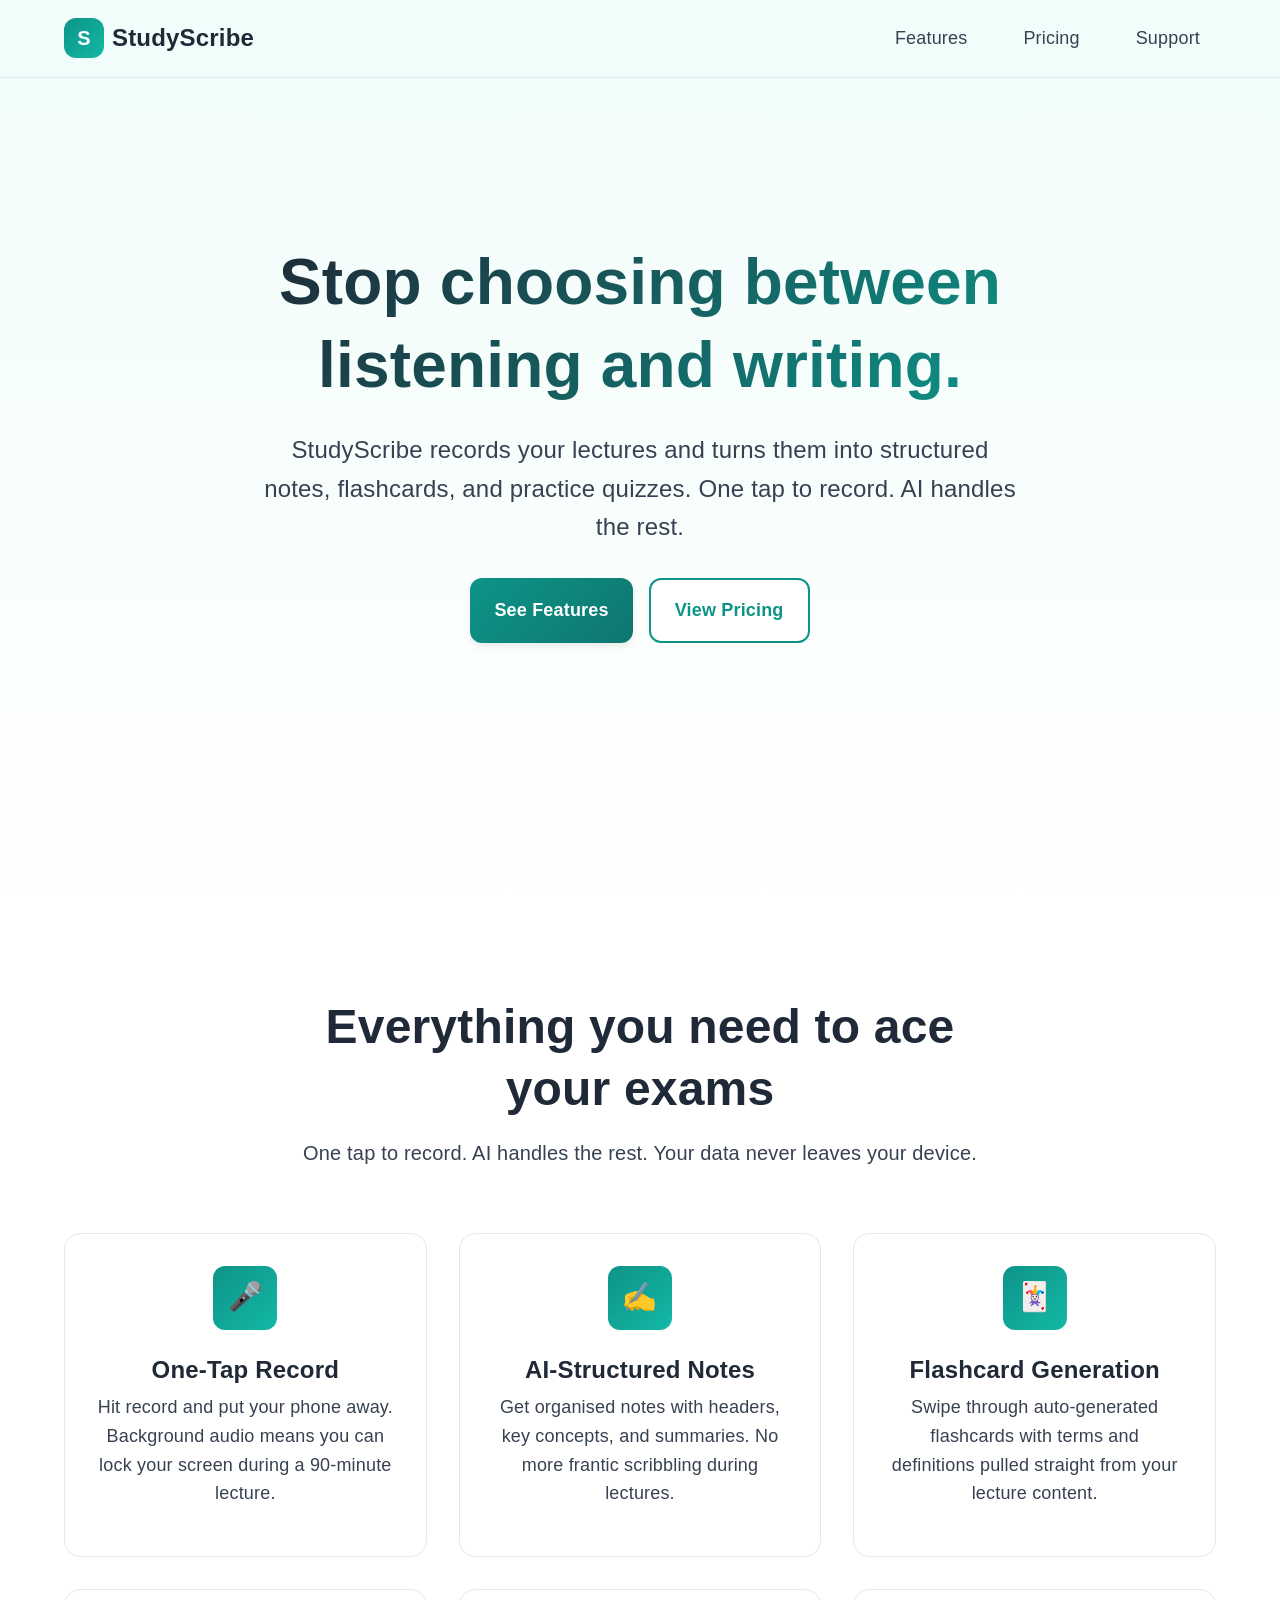
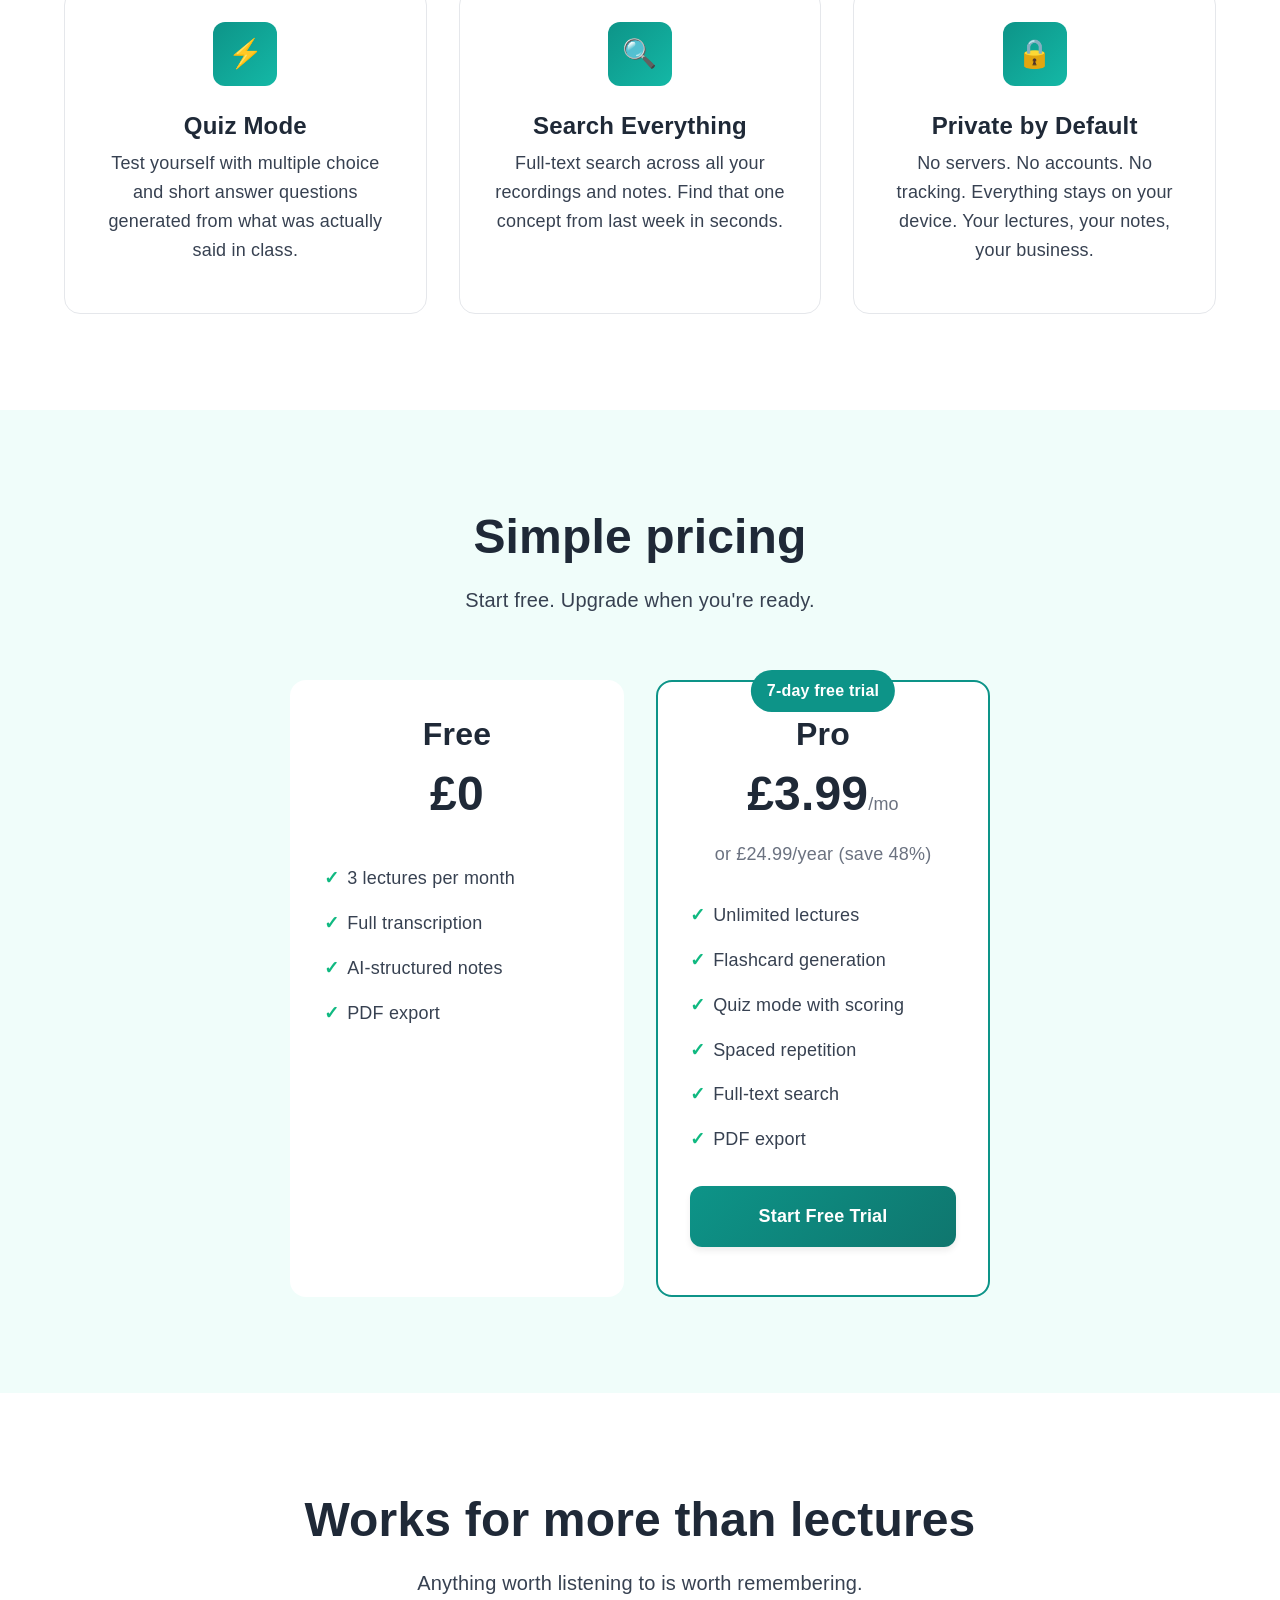
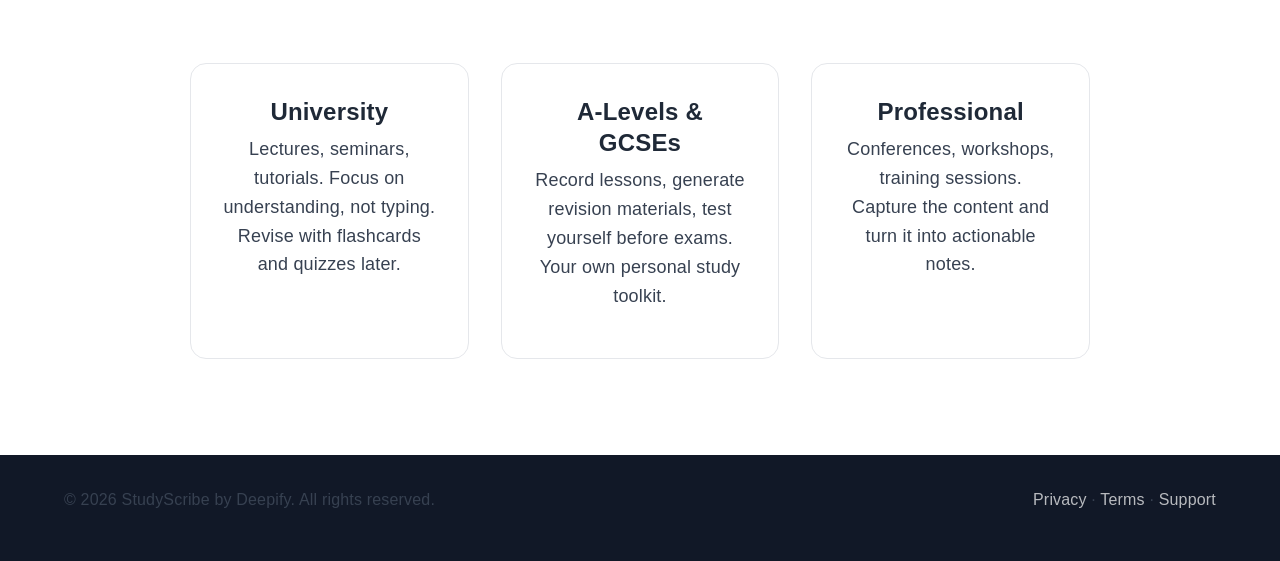
==== index.html @ d4a71a1a "Initial StudyScribe portal - privacy, terms, support, landing page" ====
<!DOCTYPE html>
<html lang="en">
<head>
  <meta charset="UTF-8">
  <meta name="viewport" content="width=device-width, initial-scale=1.0">
  <meta name="description" content="StudyScribe - AI-powered lecture notes, flashcards, and quizzes. Record, transcribe, and revise. Everything stays on your device.">
  <meta name="keywords" content="study notes, lecture notes, flashcards, AI transcription, university, revision, quiz, exam prep, student">
  <meta name="author" content="Deepify">

  <meta property="og:title" content="StudyScribe - AI Study Notes">
  <meta property="og:description" content="Record any lecture and get structured notes, flashcards, and quizzes. Privately, on your device.">
  <meta property="og:type" content="website">

  <meta name="twitter:card" content="summary_large_image">
  <meta name="twitter:title" content="StudyScribe - AI Study Notes">
  <meta name="twitter:description" content="Private transcription, AI notes, flashcards, and quizzes for lectures and study sessions.">

  <title>StudyScribe - AI Study Notes</title>
  <link rel="stylesheet" href="css/styles.css">
</head>
<body>
  <header class="header">
    <div class="container">
      <a href="index.html" class="logo">
        <div class="logo-icon">S</div>
        <span>StudyScribe</span>
      </a>
      <nav class="nav">
        <a href="#features">Features</a>
        <a href="#pricing">Pricing</a>
        <a href="support.html">Support</a>
      </nav>
    </div>
  </header>

  <section class="hero">
    <div class="container">
      <h1>Stop choosing between listening and writing.</h1>
      <p class="hero-subtitle">
        StudyScribe records your lectures and turns them into structured notes, flashcards, and practice quizzes. One tap to record. AI handles the rest.
      </p>
      <div class="hero-cta">
        <a href="#features" class="btn btn-primary">See Features</a>
        <a href="#pricing" class="btn btn-secondary">View Pricing</a>
      </div>
    </div>
  </section>

  <section id="features" style="background: var(--color-white);">
    <div class="container">
      <div class="section-header">
        <h2>Everything you need to ace your exams</h2>
        <p>One tap to record. AI handles the rest. Your data never leaves your device.</p>
      </div>

      <div class="features-grid">
        <div class="feature-card">
          <div class="feature-icon">&#127908;</div>
          <h3>One-Tap Record</h3>
          <p>Hit record and put your phone away. Background audio means you can lock your screen during a 90-minute lecture.</p>
        </div>

        <div class="feature-card">
          <div class="feature-icon">&#9997;</div>
          <h3>AI-Structured Notes</h3>
          <p>Get organised notes with headers, key concepts, and summaries. No more frantic scribbling during lectures.</p>
        </div>

        <div class="feature-card">
          <div class="feature-icon">&#127183;</div>
          <h3>Flashcard Generation</h3>
          <p>Swipe through auto-generated flashcards with terms and definitions pulled straight from your lecture content.</p>
        </div>

        <div class="feature-card">
          <div class="feature-icon">&#9889;</div>
          <h3>Quiz Mode</h3>
          <p>Test yourself with multiple choice and short answer questions generated from what was actually said in class.</p>
        </div>

        <div class="feature-card">
          <div class="feature-icon">&#128269;</div>
          <h3>Search Everything</h3>
          <p>Full-text search across all your recordings and notes. Find that one concept from last week in seconds.</p>
        </div>

        <div class="feature-card">
          <div class="feature-icon">&#128274;</div>
          <h3>Private by Default</h3>
          <p>No servers. No accounts. No tracking. Everything stays on your device. Your lectures, your notes, your business.</p>
        </div>
      </div>
    </div>
  </section>

  <section id="pricing">
    <div class="container">
      <div class="section-header">
        <h2>Simple pricing</h2>
        <p>Start free. Upgrade when you're ready.</p>
      </div>

      <div class="pricing-grid">
        <div class="pricing-card">
          <h3>Free</h3>
          <div class="pricing-price">&pound;0</div>
          <ul class="pricing-features">
            <li>3 lectures per month</li>
            <li>Full transcription</li>
            <li>AI-structured notes</li>
            <li>PDF export</li>
          </ul>
        </div>

        <div class="pricing-card featured">
          <div class="pricing-badge">7-day free trial</div>
          <h3>Pro</h3>
          <div class="pricing-price">&pound;3.99<span>/mo</span></div>
          <p style="color: var(--color-text-muted); margin-top: -8px;">or &pound;24.99/year (save 48%)</p>
          <ul class="pricing-features">
            <li>Unlimited lectures</li>
            <li>Flashcard generation</li>
            <li>Quiz mode with scoring</li>
            <li>Spaced repetition</li>
            <li>Full-text search</li>
            <li>PDF export</li>
          </ul>
          <p style="text-align: center; margin-top: 16px;">
            <a href="#" class="btn btn-primary" style="width: 100%;">Start Free Trial</a>
          </p>
        </div>
      </div>
    </div>
  </section>

  <section style="background: var(--color-white);">
    <div class="container">
      <div class="section-header">
        <h2>Works for more than lectures</h2>
        <p>Anything worth listening to is worth remembering.</p>
      </div>
      <div class="features-grid" style="grid-template-columns: repeat(auto-fit, minmax(250px, 1fr)); max-width: 900px; margin: 0 auto;">
        <div class="feature-card">
          <h3>University</h3>
          <p>Lectures, seminars, tutorials. Focus on understanding, not typing. Revise with flashcards and quizzes later.</p>
        </div>
        <div class="feature-card">
          <h3>A-Levels &amp; GCSEs</h3>
          <p>Record lessons, generate revision materials, test yourself before exams. Your own personal study toolkit.</p>
        </div>
        <div class="feature-card">
          <h3>Professional</h3>
          <p>Conferences, workshops, training sessions. Capture the content and turn it into actionable notes.</p>
        </div>
      </div>
    </div>
  </section>

  <footer class="footer">
    <div class="container">
      <div class="footer-bottom" style="border-top: none; padding-top: 0;">
        <p>&copy; 2026 StudyScribe by Deepify. All rights reserved.</p>
        <p>
          <a href="privacy.html">Privacy</a> &middot;
          <a href="terms.html">Terms</a> &middot;
          <a href="support.html">Support</a>
        </p>
      </div>
    </div>
  </footer>
</body>
</html>
---- css/styles.css ----
/* StudyScribe Portal - Clean, Trustworthy Design */

:root {
  --color-primary: #0D9488;
  --color-primary-light: #14B8A6;
  --color-primary-dark: #0F766E;

  --color-success: #10B981;
  --color-warning: #F59E0B;

  --color-text: #1F2937;
  --color-text-secondary: #374151;
  --color-text-muted: #6B7280;
  --color-border: #E5E7EB;
  --color-bg-light: #F3F4F6;
  --color-bg-cream: #F0FDFA;
  --color-white: #FFFFFF;

  --color-dark-bg: #111827;
  --color-dark-surface: #1F2937;
  --color-dark-text: #F9FAFB;

  --font-family: 'SF Pro Rounded', -apple-system, BlinkMacSystemFont, 'Segoe UI', Roboto, sans-serif;
  --font-size-base: 18px;
  --font-size-sm: 16px;
  --font-size-lg: 20px;
  --font-size-xl: 24px;
  --font-size-2xl: 32px;
  --font-size-3xl: 48px;
  --font-size-4xl: 64px;
  --line-height: 1.6;
  --letter-spacing: 0.01em;

  --space-xs: 8px;
  --space-sm: 16px;
  --space-md: 24px;
  --space-lg: 32px;
  --space-xl: 48px;
  --space-2xl: 64px;
  --space-3xl: 96px;

  --max-width: 1200px;
  --border-radius: 12px;
  --border-radius-sm: 8px;
  --border-radius-lg: 16px;
  --border-radius-full: 9999px;

  --shadow-sm: 0 1px 2px rgba(0, 0, 0, 0.05);
  --shadow-md: 0 4px 6px rgba(0, 0, 0, 0.07);
  --shadow-lg: 0 10px 15px rgba(0, 0, 0, 0.1);

  --transition-fast: 150ms ease-in-out;
  --transition-normal: 250ms ease-in-out;
  --transition-slow: 350ms ease-in-out;
}

*, *::before, *::after { box-sizing: border-box; margin: 0; padding: 0; }
html { font-size: var(--font-size-base); scroll-behavior: smooth; }

@media (prefers-reduced-motion: reduce) {
  html { scroll-behavior: auto; }
  *, *::before, *::after { animation-duration: 0.01ms !important; transition-duration: 0.01ms !important; }
}

body {
  font-family: var(--font-family);
  font-size: var(--font-size-base);
  line-height: var(--line-height);
  letter-spacing: var(--letter-spacing);
  color: var(--color-text);
  background-color: var(--color-bg-cream);
  -webkit-font-smoothing: antialiased;
}

h1, h2, h3, h4, h5, h6 { font-weight: 600; line-height: 1.3; color: var(--color-text); }
h1 { font-size: var(--font-size-4xl); font-weight: 700; }
h2 { font-size: var(--font-size-3xl); }
h3 { font-size: var(--font-size-2xl); }
h4 { font-size: var(--font-size-xl); }

p { margin-bottom: var(--space-sm); color: var(--color-text-secondary); }

a { color: var(--color-primary); text-decoration: none; transition: color var(--transition-fast); }
a:hover { color: var(--color-primary-dark); }
a:focus-visible { outline: 2px solid var(--color-primary); outline-offset: 2px; border-radius: var(--border-radius-sm); }

.container { max-width: var(--max-width); margin: 0 auto; padding: 0 var(--space-md); }
section { padding: var(--space-3xl) 0; }

.header {
  position: fixed; top: 0; left: 0; right: 0;
  background: rgba(240, 253, 250, 0.9);
  backdrop-filter: blur(10px); -webkit-backdrop-filter: blur(10px);
  border-bottom: 1px solid var(--color-border);
  z-index: 1000; padding: var(--space-sm) 0;
}
.header .container { display: flex; justify-content: space-between; align-items: center; }

.logo { display: flex; align-items: center; gap: var(--space-xs); font-size: var(--font-size-xl); font-weight: 700; color: var(--color-text); }
.logo-icon {
  width: 40px; height: 40px;
  background: linear-gradient(135deg, var(--color-primary), var(--color-primary-light));
  border-radius: var(--border-radius);
  display: flex; align-items: center; justify-content: center;
  color: white; font-size: 20px;
}

.nav { display: flex; gap: var(--space-md); align-items: center; }
.nav a { color: var(--color-text-secondary); font-weight: 500; padding: var(--space-xs) var(--space-sm); border-radius: var(--border-radius-sm); transition: all var(--transition-fast); }
.nav a:hover { color: var(--color-primary); background: rgba(13, 148, 136, 0.1); }

.btn {
  display: inline-flex; align-items: center; justify-content: center; gap: var(--space-xs);
  padding: var(--space-sm) var(--space-md); font-size: var(--font-size-base); font-weight: 600;
  border-radius: var(--border-radius); border: none; cursor: pointer;
  transition: all var(--transition-normal); text-decoration: none; min-height: 48px;
}
.btn-primary { background: linear-gradient(135deg, var(--color-primary), var(--color-primary-dark)); color: white; box-shadow: var(--shadow-md); }
.btn-primary:hover { transform: translateY(-2px); box-shadow: var(--shadow-lg); color: white; }
.btn-secondary { background: var(--color-white); color: var(--color-primary); border: 2px solid var(--color-primary); }
.btn-secondary:hover { background: rgba(13, 148, 136, 0.1); }

.hero {
  min-height: 100vh; display: flex; align-items: center; padding-top: 80px;
  background: linear-gradient(180deg, var(--color-bg-cream) 0%, var(--color-white) 100%);
}
.hero .container { text-align: center; max-width: 800px; }
.hero h1 { margin-bottom: var(--space-md); background: linear-gradient(135deg, var(--color-text), var(--color-primary)); -webkit-background-clip: text; -webkit-text-fill-color: transparent; background-clip: text; }
.hero-subtitle { font-size: var(--font-size-xl); color: var(--color-text-secondary); margin-bottom: var(--space-lg); }
.hero-cta { display: flex; gap: var(--space-sm); justify-content: center; flex-wrap: wrap; }

.section-header { text-align: center; max-width: 700px; margin: 0 auto var(--space-2xl); }
.section-header h2 { margin-bottom: var(--space-sm); }
.section-header p { font-size: var(--font-size-lg); }

.features-grid { display: grid; grid-template-columns: repeat(3, 1fr); gap: var(--space-lg); }
.feature-card {
  background: var(--color-white); padding: var(--space-lg); border-radius: var(--border-radius-lg);
  text-align: center; transition: transform var(--transition-normal), box-shadow var(--transition-normal);
  border: 1px solid var(--color-border);
}
.feature-card:hover { transform: translateY(-4px); box-shadow: var(--shadow-lg); }
.feature-icon {
  width: 64px; height: 64px;
  background: linear-gradient(135deg, var(--color-primary), var(--color-primary-light));
  border-radius: var(--border-radius);
  display: flex; align-items: center; justify-content: center;
  margin: 0 auto var(--space-md); font-size: 28px;
}
.feature-card h3 { margin-bottom: var(--space-xs); font-size: var(--font-size-xl); }

.pricing-grid { display: grid; grid-template-columns: repeat(2, 1fr); gap: var(--space-lg); max-width: 700px; margin: 0 auto; }
.pricing-card {
  background: var(--color-white); border-radius: var(--border-radius-lg); padding: var(--space-lg);
  text-align: center; position: relative; border: 2px solid transparent; transition: all var(--transition-normal);
}
.pricing-card:hover { transform: translateY(-4px); box-shadow: var(--shadow-lg); }
.pricing-card.featured { border-color: var(--color-primary); }
.pricing-badge { position: absolute; top: -12px; left: 50%; transform: translateX(-50%); background: var(--color-primary); color: white; padding: var(--space-xs) var(--space-sm); border-radius: var(--border-radius-full); font-size: var(--font-size-sm); font-weight: 600; }
.pricing-price { font-size: var(--font-size-3xl); font-weight: 700; color: var(--color-text); margin-bottom: var(--space-sm); }
.pricing-price span { font-size: var(--font-size-base); font-weight: 400; color: var(--color-text-muted); }
.pricing-features { list-style: none; margin: var(--space-md) 0; text-align: left; }
.pricing-features li { padding: var(--space-xs) 0; display: flex; align-items: center; gap: var(--space-xs); color: var(--color-text-secondary); }
.pricing-features li::before { content: '\2713'; color: var(--color-success); font-weight: 700; }

.legal-page { padding-top: 120px; min-height: 100vh; }
.legal-content { max-width: 800px; margin: 0 auto; background: var(--color-white); padding: var(--space-xl); border-radius: var(--border-radius-lg); box-shadow: var(--shadow-md); }
.legal-content h1 { font-size: var(--font-size-3xl); margin-bottom: var(--space-xs); }
.legal-content .last-updated { color: var(--color-text-muted); margin-bottom: var(--space-xl); }
.legal-content h2 { font-size: var(--font-size-xl); margin-top: var(--space-xl); margin-bottom: var(--space-sm); color: var(--color-primary); }
.legal-content h3 { font-size: var(--font-size-lg); margin-top: var(--space-lg); margin-bottom: var(--space-sm); }
.legal-content ul, .legal-content ol { margin-left: var(--space-md); margin-bottom: var(--space-sm); }
.legal-content li { margin-bottom: var(--space-xs); color: var(--color-text-secondary); }
.legal-content table { width: 100%; border-collapse: collapse; margin: var(--space-md) 0; }
.legal-content th, .legal-content td { padding: var(--space-sm); text-align: left; border-bottom: 1px solid var(--color-border); }
.legal-content th { background: var(--color-bg-light); font-weight: 600; }

.faq-item { background: var(--color-white); border-radius: var(--border-radius); margin-bottom: var(--space-sm); overflow: hidden; border: 1px solid var(--color-border); }
.faq-question { width: 100%; padding: var(--space-md); background: none; border: none; text-align: left; font-size: var(--font-size-base); font-weight: 600; color: var(--color-text); cursor: pointer; display: flex; justify-content: space-between; align-items: center; transition: background var(--transition-fast); }
.faq-question:hover { background: var(--color-bg-light); }
.faq-question::after { content: '+'; font-size: var(--font-size-xl); color: var(--color-primary); transition: transform var(--transition-fast); }
.faq-item.open .faq-question::after { transform: rotate(45deg); }
.faq-answer { padding: 0 var(--space-md) var(--space-md); display: none; }
.faq-item.open .faq-answer { display: block; }

.footer { background: var(--color-dark-bg); color: var(--color-dark-text); padding: var(--space-lg) 0; }
.footer-bottom { display: flex; justify-content: space-between; align-items: center; color: rgba(255, 255, 255, 0.5); font-size: var(--font-size-sm); }
.footer-bottom a { color: rgba(255, 255, 255, 0.7); }
.footer-bottom a:hover { color: var(--color-primary-light); }

@media (max-width: 1024px) {
  .features-grid { grid-template-columns: 1fr; max-width: 500px; margin: 0 auto; }
  .pricing-grid { grid-template-columns: 1fr; max-width: 400px; }
}
@media (max-width: 768px) {
  :root { --font-size-4xl: 40px; --font-size-3xl: 32px; --font-size-2xl: 24px; }
  .nav { display: none; }
  .footer-bottom { flex-direction: column; gap: var(--space-sm); text-align: center; }
}
@media (prefers-color-scheme: dark) {
  :root {
    --color-text: #F9FAFB; --color-text-secondary: #D1D5DB; --color-text-muted: #9CA3AF;
    --color-bg-cream: #111827; --color-white: #1F2937; --color-border: #374151; --color-bg-light: #374151;
  }
  .header { background: rgba(17, 24, 39, 0.9); }
  .hero { background: linear-gradient(180deg, #111827 0%, #1F2937 100%); }
}
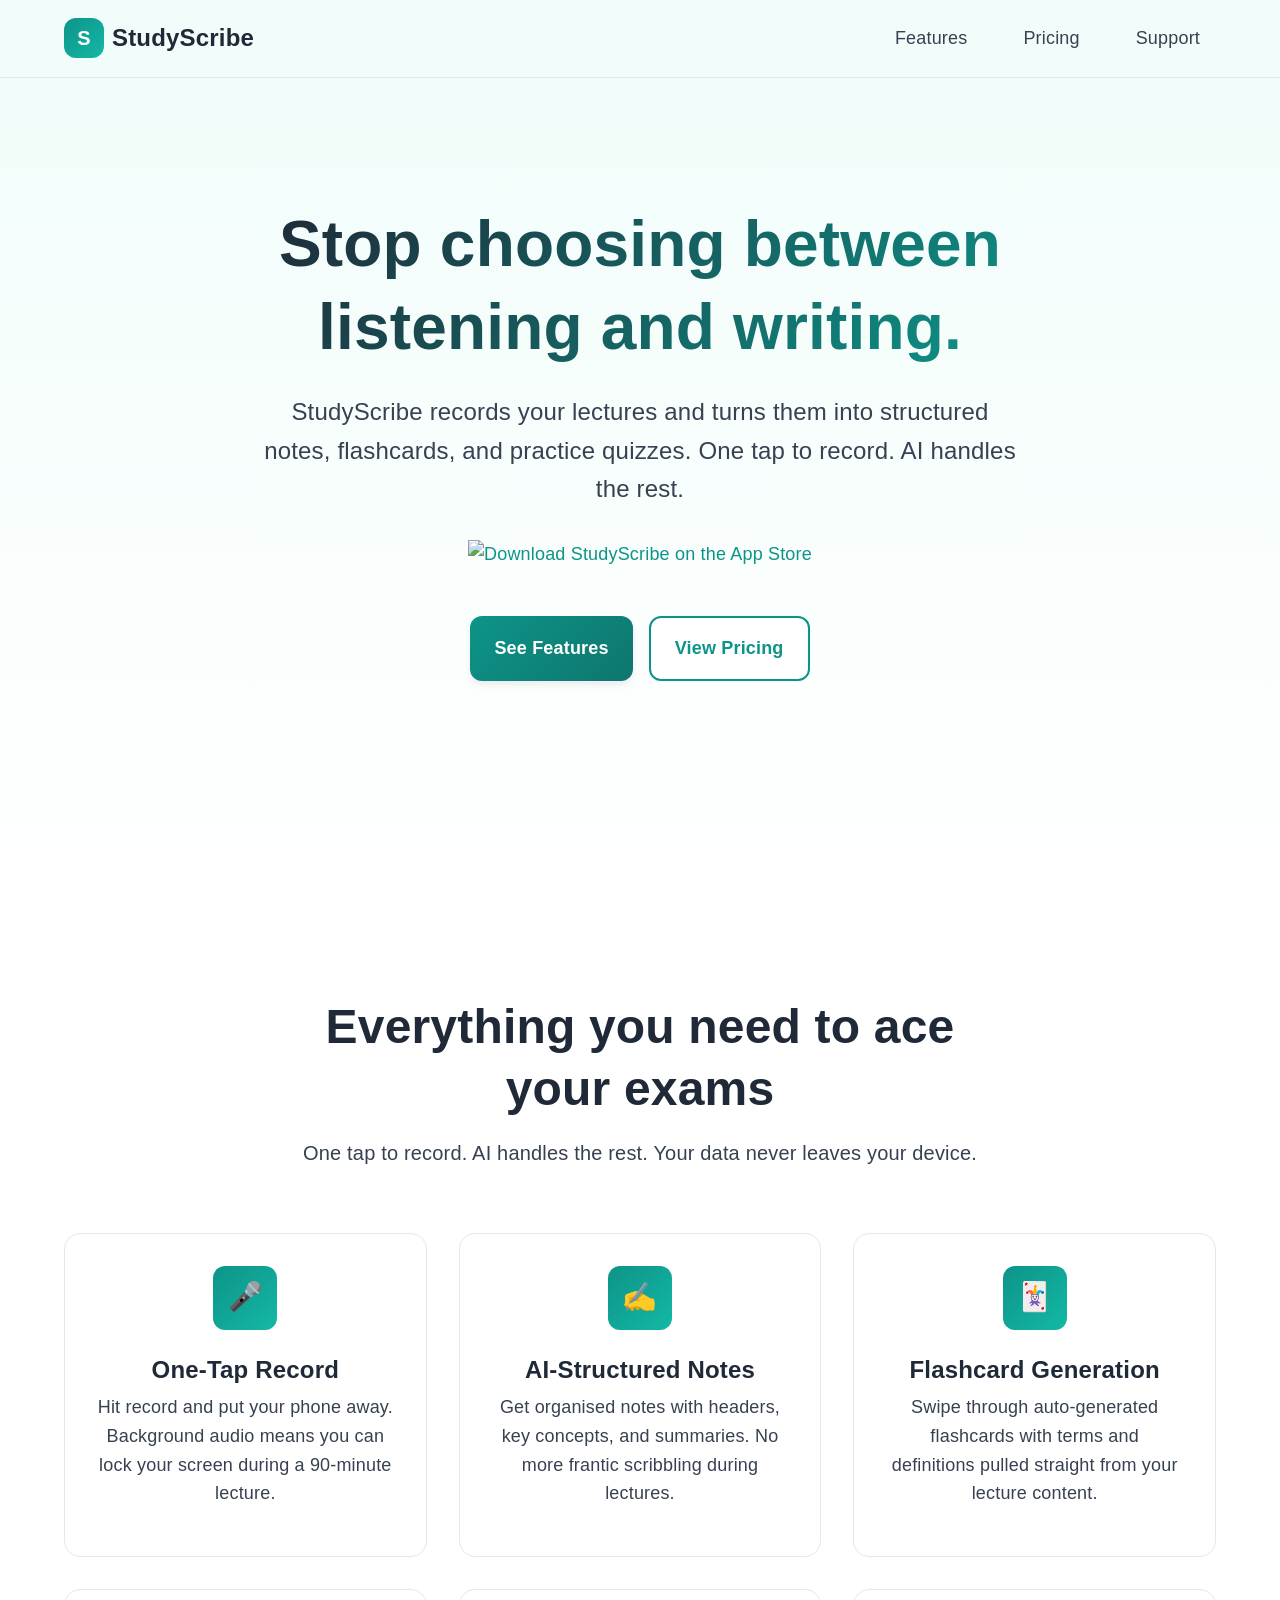
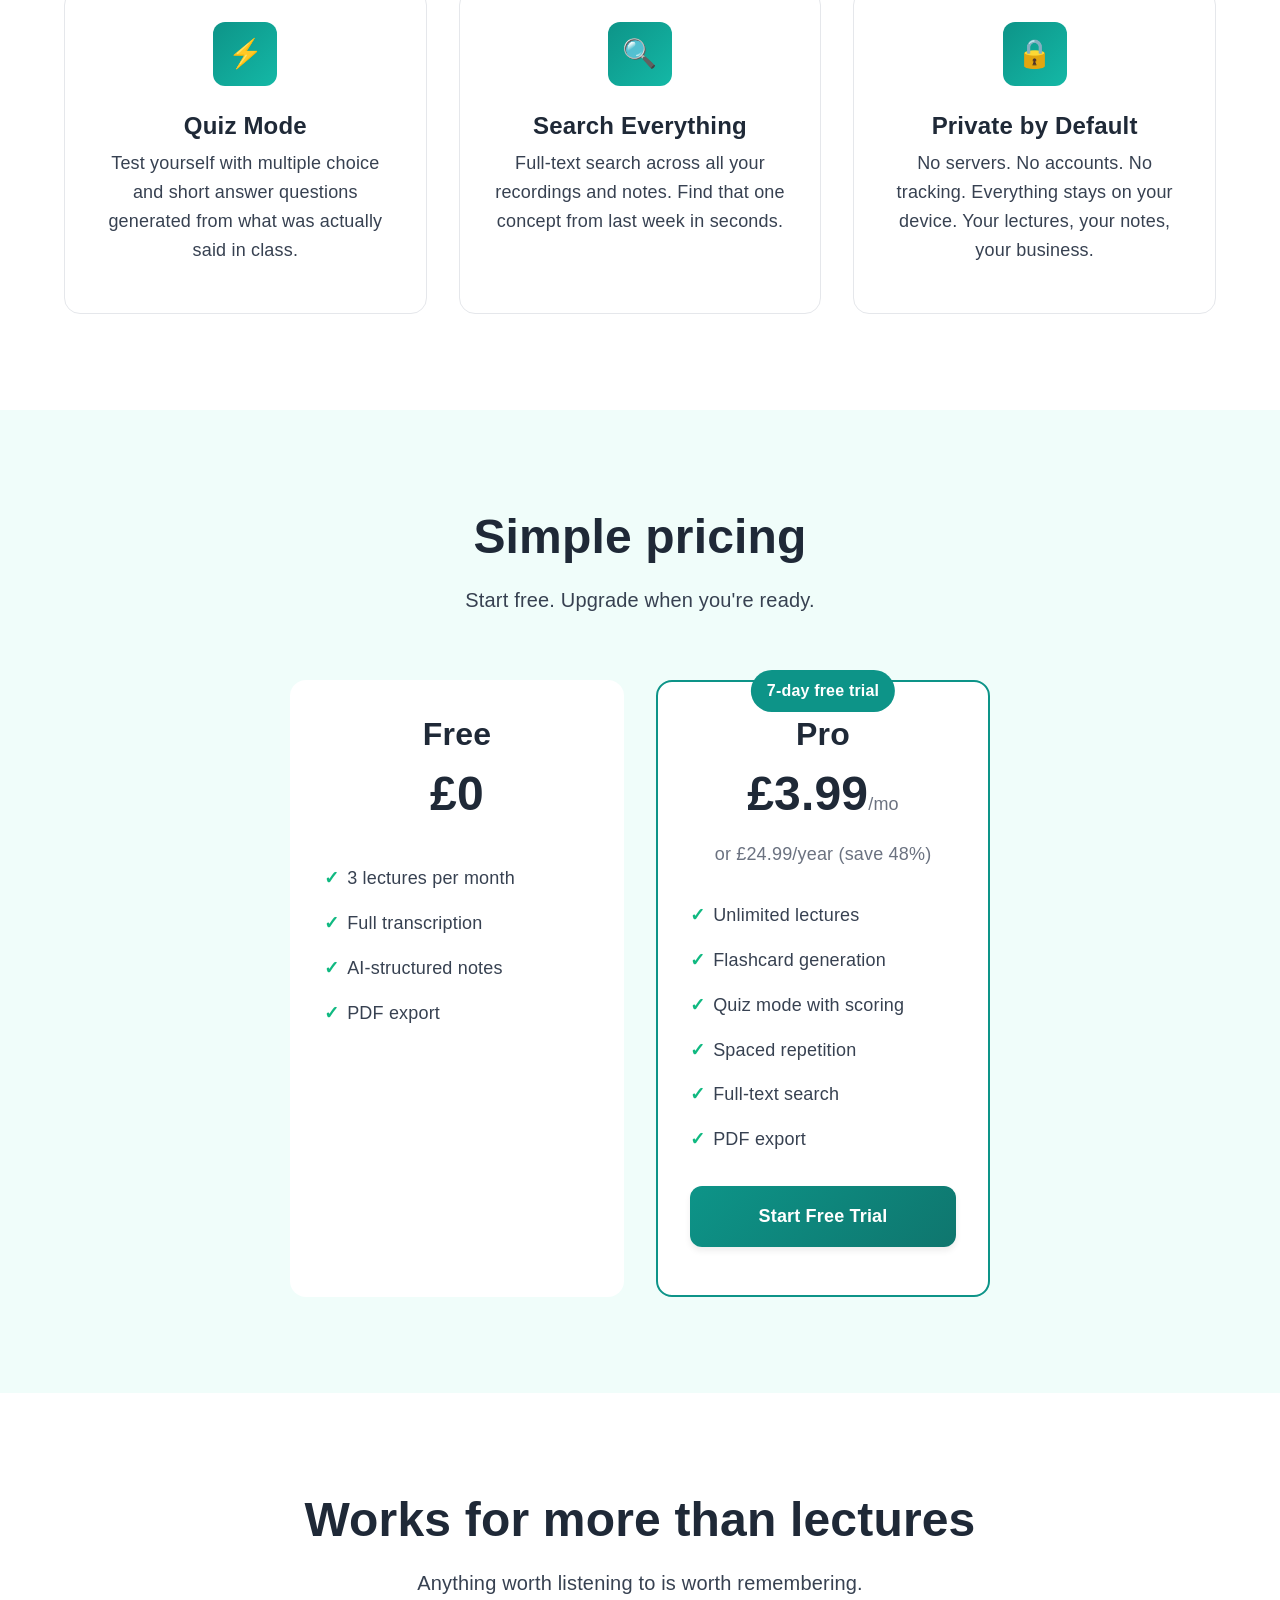
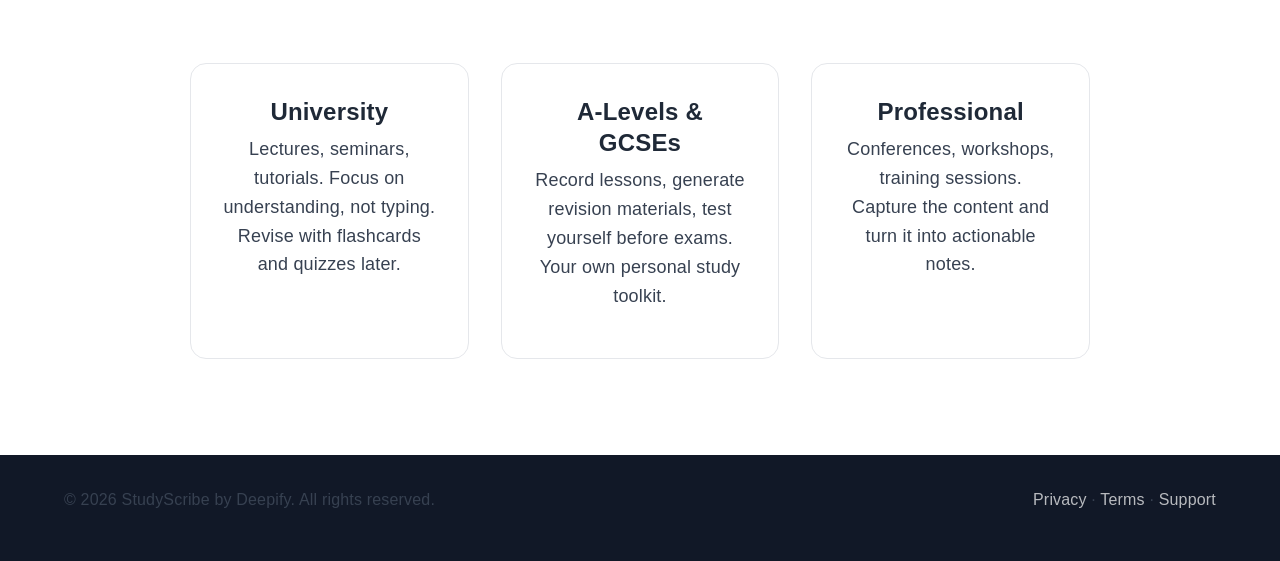
==== commit 5289c299: "feat: add App Store CTA to hero and fix Pro pricing link" ====
--- a/index.html
+++ b/index.html
@@ -38,6 +38,14 @@
       <h1>Stop choosing between listening and writing.</h1>
       <p class="hero-subtitle">
         StudyScribe records your lectures and turns them into structured notes, flashcards, and practice quizzes. One tap to record. AI handles the rest.
+      </p>
+      <p style="margin-top: 1.5rem;">
+        <a href="https://apps.apple.com/us/app/studyscribe/id6761077785" target="_blank" rel="noopener">
+          <img src="https://tools.applemediaservices.com/api/badges/download-on-the-app-store/black/en-gb?size=250x83"
+               alt="Download StudyScribe on the App Store"
+               height="60"
+               style="height: 60px; width: auto; display: inline-block;">
+        </a>
       </p>
       <div class="hero-cta">
         <a href="#features" class="btn btn-primary">See Features</a>
@@ -126,7 +134,7 @@
             <li>PDF export</li>
           </ul>
           <p style="text-align: center; margin-top: 16px;">
-            <a href="#" class="btn btn-primary" style="width: 100%;">Start Free Trial</a>
+            <a href="https://apps.apple.com/us/app/studyscribe/id6761077785" target="_blank" rel="noopener" class="btn btn-primary" style="width: 100%;">Start Free Trial</a>
           </p>
         </div>
       </div>
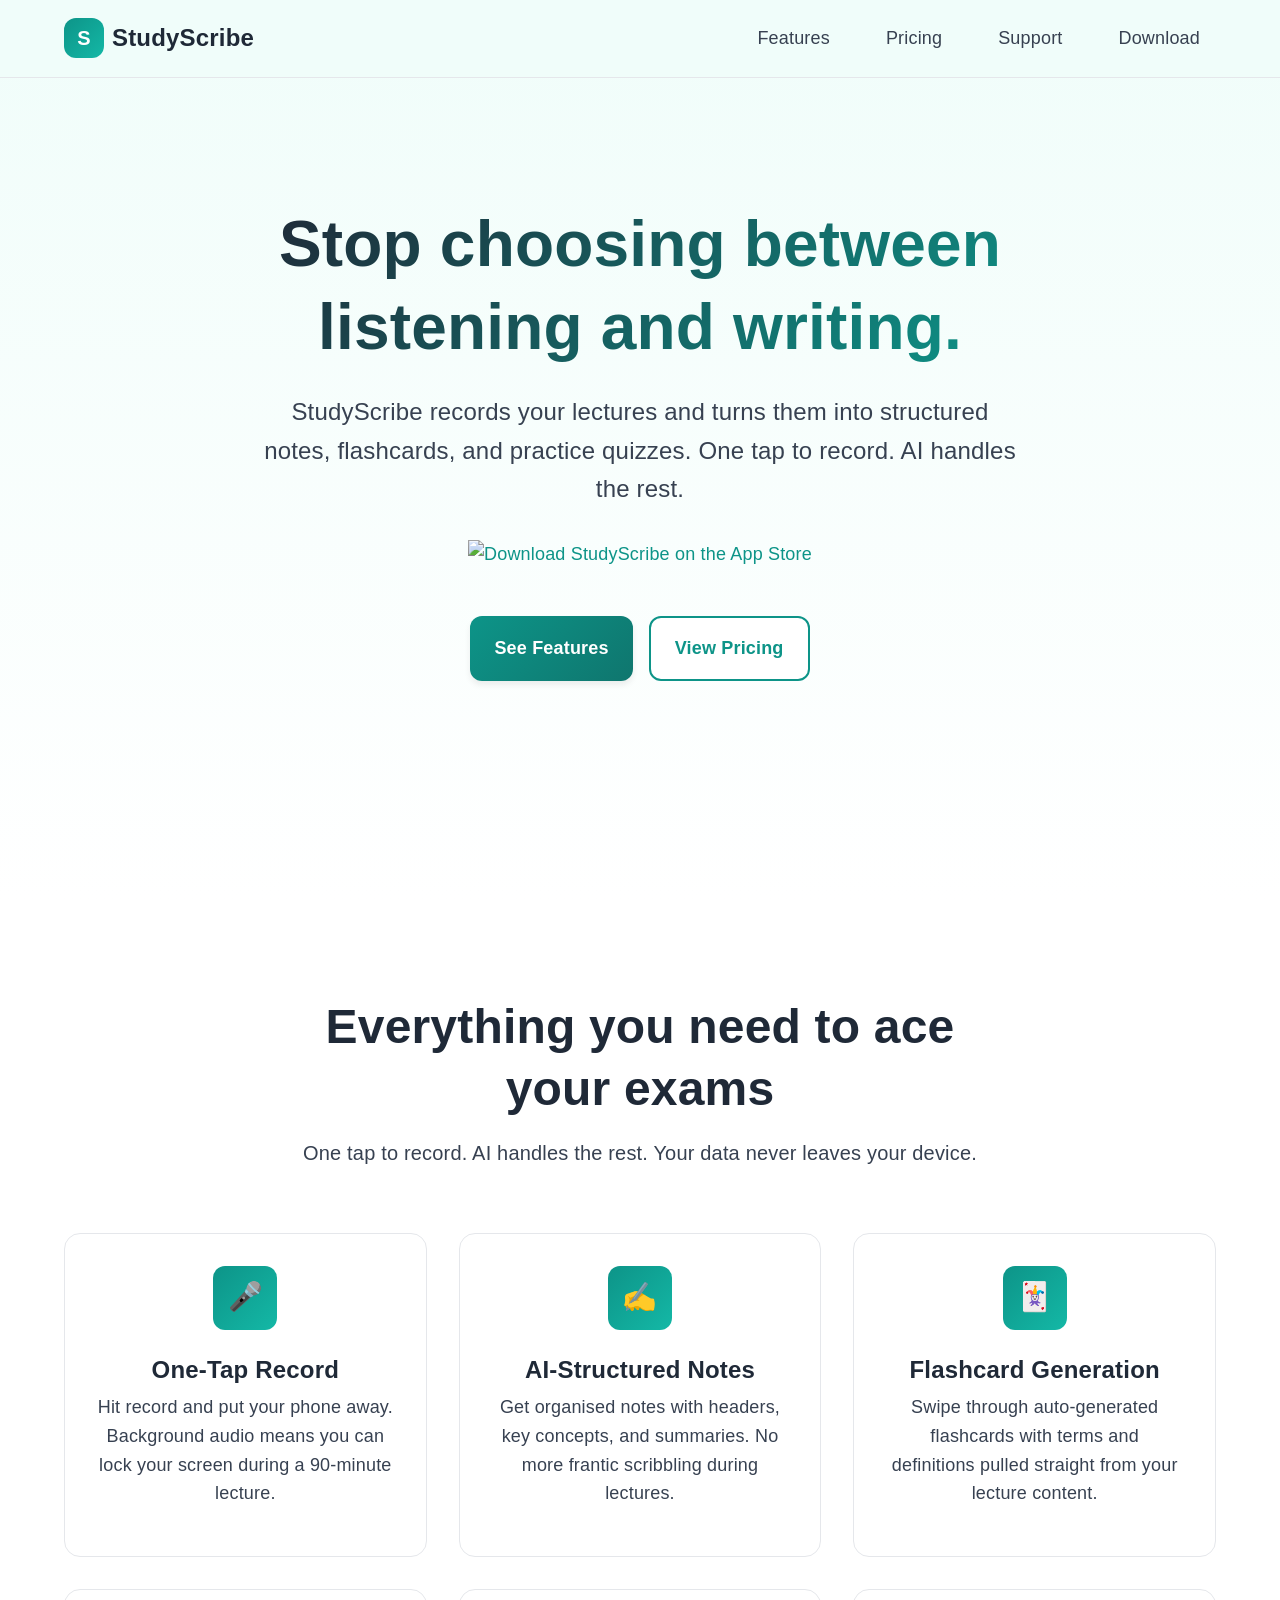
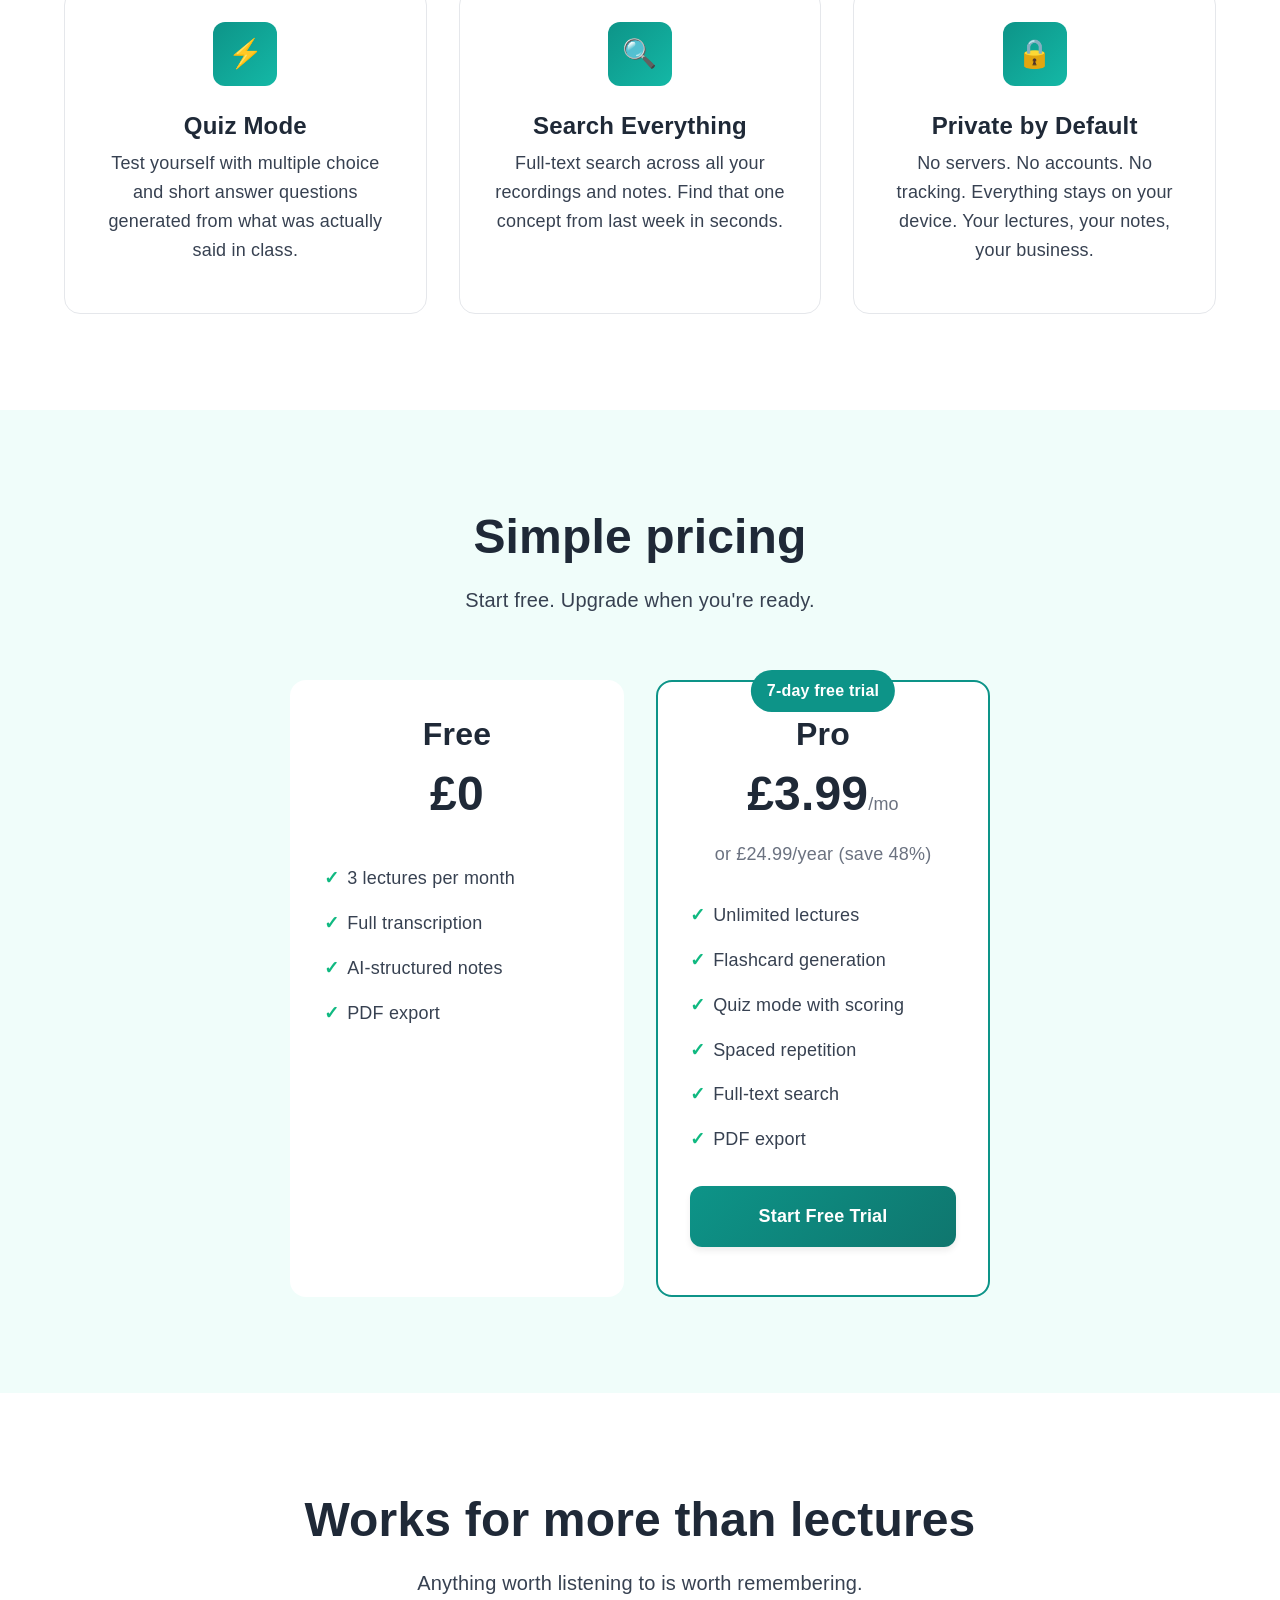
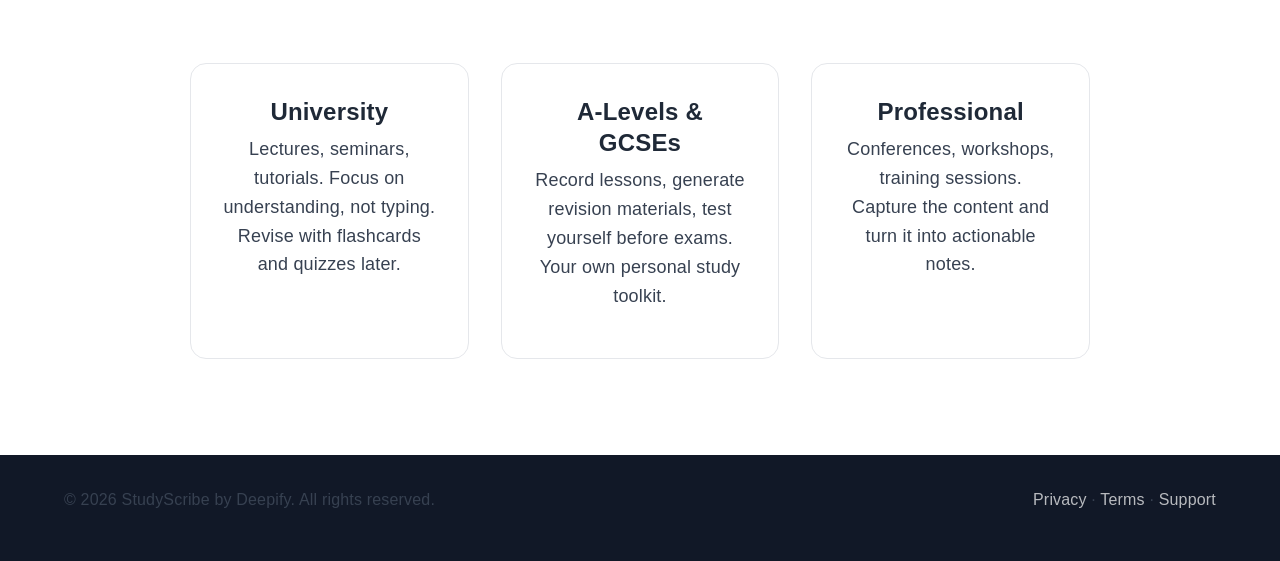
==== commit 71a6ea1c: "feat: add Download nav link to App Store" ====
--- a/index.html
+++ b/index.html
@@ -29,6 +29,7 @@
         <a href="#features">Features</a>
         <a href="#pricing">Pricing</a>
         <a href="support.html">Support</a>
+        <a href="https://apps.apple.com/us/app/studyscribe/id6761077785" target="_blank" rel="noopener">Download</a>
       </nav>
     </div>
   </header>
